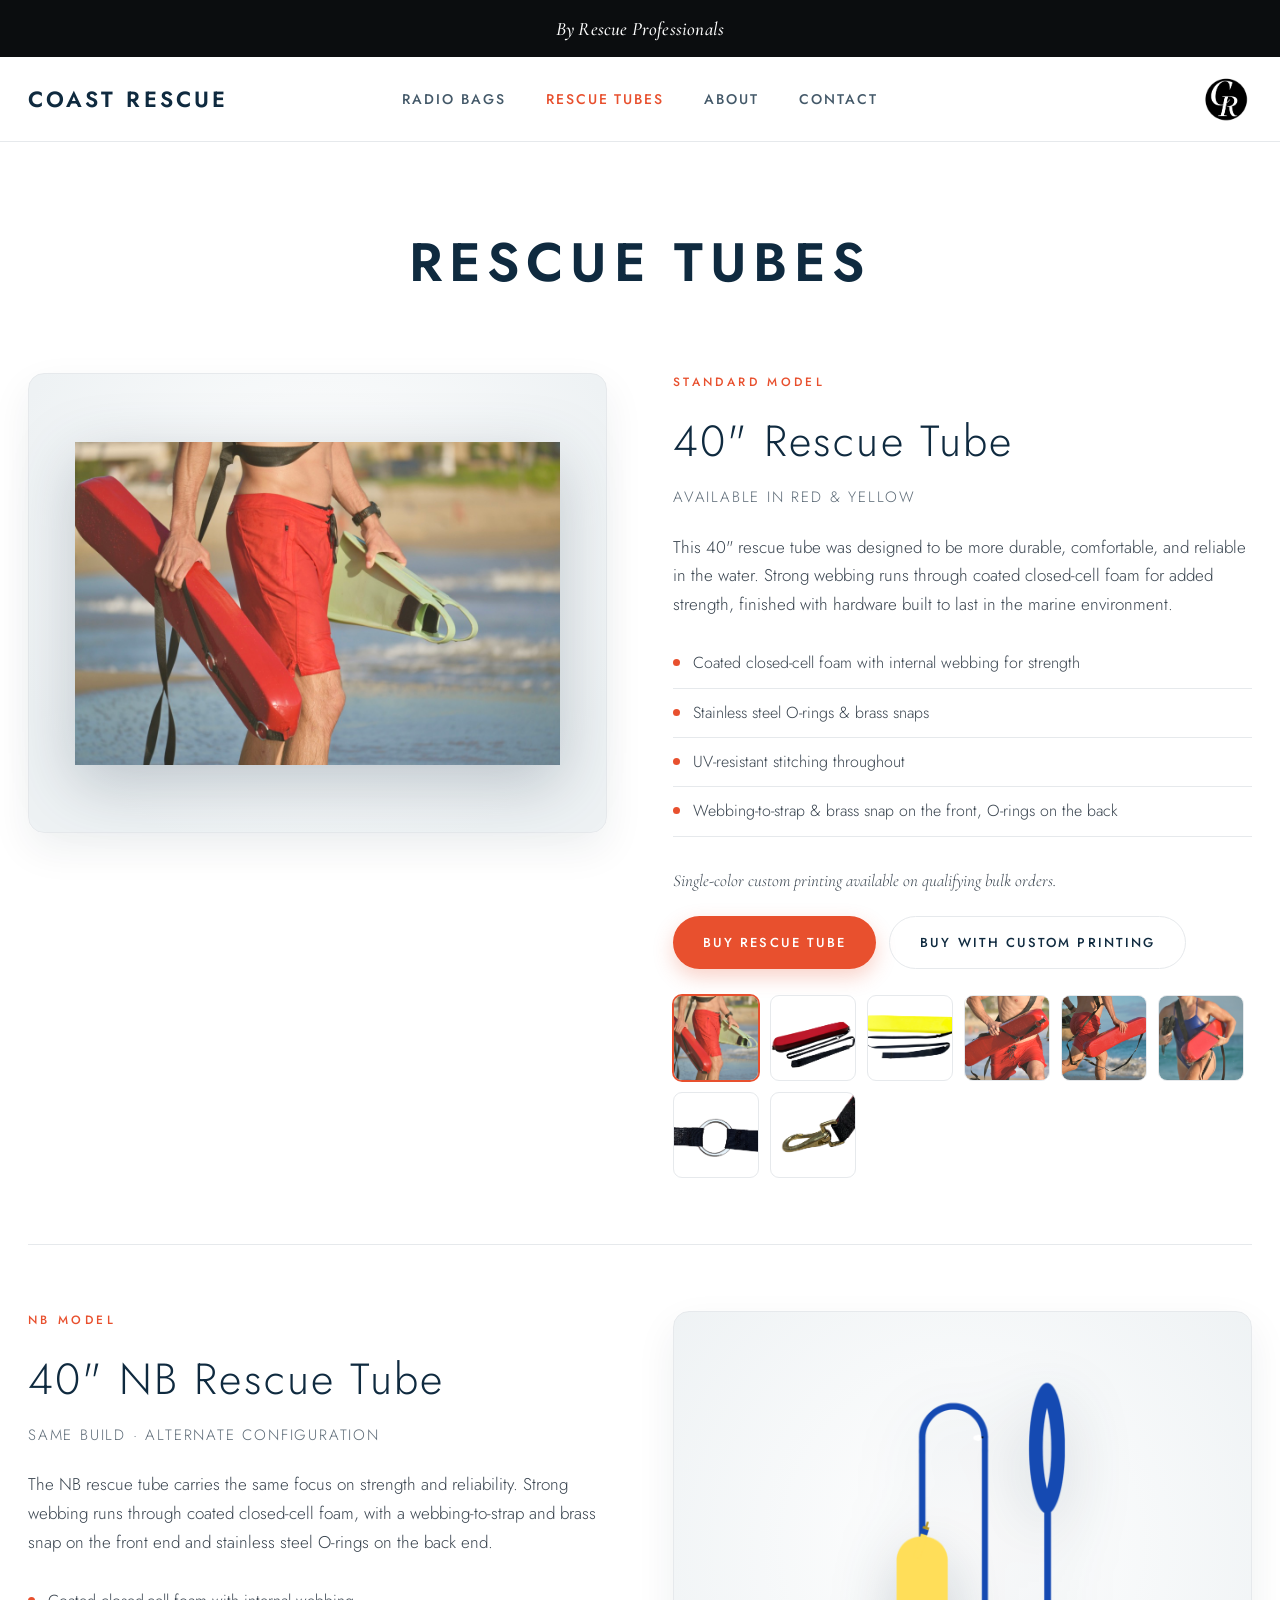
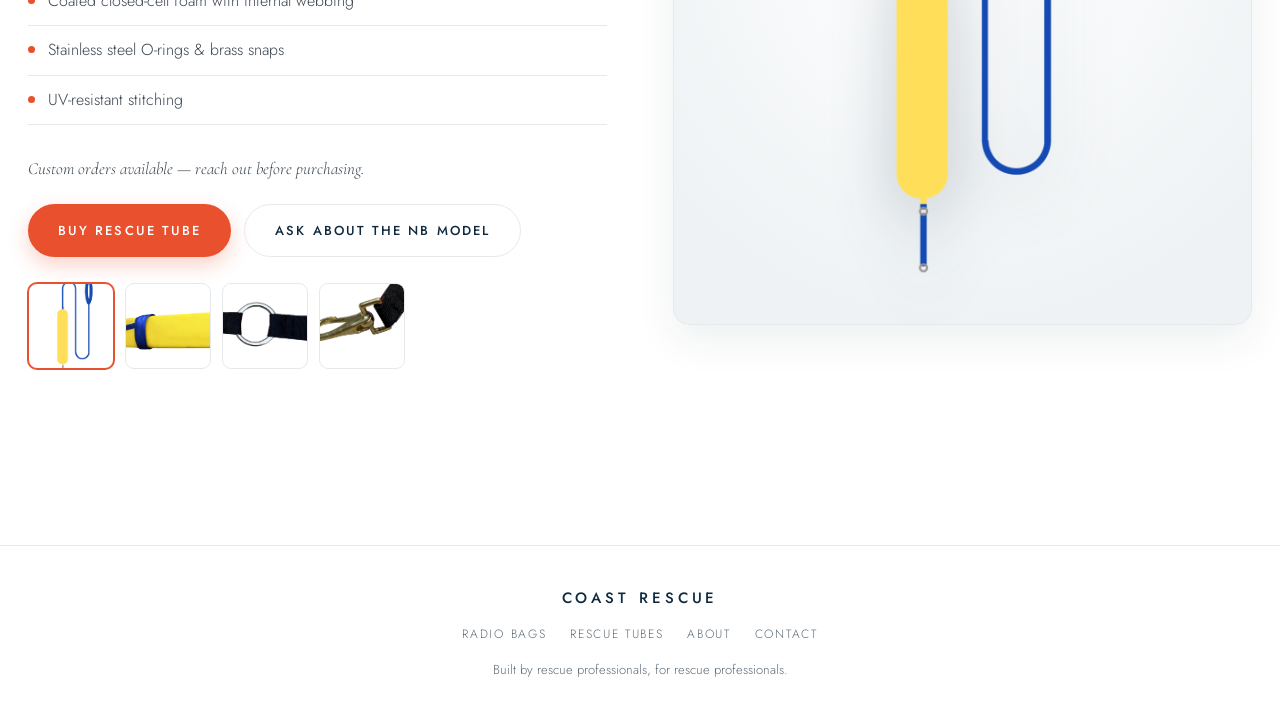
==== rescue-tubes.html @ 642a94d9 "Coast Rescue — preview build for owner review Co-Authored-By: Claude Opus 4.8 <noreply@anthropic.com" ====
<!DOCTYPE html>
<html lang="en">
<head>
<meta charset="UTF-8">
<meta name="viewport" content="width=device-width, initial-scale=1.0">
<title>Rescue Tubes — Coast Rescue</title>
<meta name="description" content="The Coast Rescue 40&quot; rescue tube — coated closed-cell foam, strong internal webbing, stainless steel O-rings and brass snaps. Custom printing available.">
<link rel="icon" href="assets/logo.png">
<link rel="preconnect" href="https://fonts.googleapis.com">
<link rel="preconnect" href="https://fonts.gstatic.com" crossorigin>
<link href="https://fonts.googleapis.com/css2?family=Jost:wght@300;400;500;600&family=Cormorant+Garamond:ital,wght@0,400;0,500;1,400;1,500&display=swap" rel="stylesheet">
<link rel="stylesheet" href="styles.css">
</head>
<body>

<div class="tagline-bar">By Rescue Professionals</div>
<header class="site-header">
  <nav class="nav">
    <a class="brand" href="index.html">Coast Rescue</a>
    <button class="nav-toggle" aria-label="Menu" onclick="document.getElementById('navlinks').classList.toggle('open')">&#9776;</button>
    <div class="nav-links" id="navlinks">
      <a href="radio-bags.html">Radio Bags</a>
      <a href="rescue-tubes.html" class="active">Rescue Tubes</a>
      <a href="about.html">About</a>
      <a href="contact.html">Contact</a>
    </div>
    <a class="brand-logo" href="index.html" aria-label="Coast Rescue home"><img src="assets/logo.png" alt="Coast Rescue logo"></a>
  </nav>
</header>

<div class="page">
  <div class="page-head">
    <h1>Rescue Tubes</h1>
  </div>

  <!-- Standard 40" Rescue Tube -->
  <section class="product">
    <div class="product-media">
      <img src="assets/tube-action-stand.jpg" alt="Lifeguard standing with the Coast Rescue rescue tube and fins">
    </div>
    <div class="product-info">
      <div class="eyebrow">Standard Model</div>
      <h2>40&quot; Rescue Tube</h2>
      <p class="sub">Available in red &amp; yellow</p>
      <p>This 40&quot; rescue tube was designed to be more durable, comfortable, and reliable in the water. Strong webbing runs through coated closed-cell foam for added strength, finished with hardware built to last in the marine environment.</p>
      <ul class="specs">
        <li>Coated closed-cell foam with internal webbing for strength</li>
        <li>Stainless steel O-rings &amp; brass snaps</li>
        <li>UV-resistant stitching throughout</li>
        <li>Webbing-to-strap &amp; brass snap on the front, O-rings on the back</li>
      </ul>
      <p class="price">Single-color custom printing available on qualifying bulk orders.</p>
      <div class="btn-row">
        <a class="btn btn-primary" href="https://checkout.square.site/merchant/MLB7DEGT270Q4/checkout/OTDZ7FIB5BKUHO5K3ZD5PHVW" target="_blank" rel="noopener">Buy Rescue Tube</a>
        <a class="btn btn-outline" href="https://checkout.square.site/merchant/MLB7DEGT270Q4/checkout/CTNRGZFGPTZOHNUNJNPZLJO4" target="_blank" rel="noopener">Buy with Custom Printing</a>
      </div>
      <div class="thumbs">
        <button class="thumb active" type="button"><img src="assets/tube-action-stand.jpg" alt="Lifeguard standing with the rescue tube and fins"></button>
        <button class="thumb" type="button"><img src="assets/tube-red.png" alt="Red 40 inch rescue tube"></button>
        <button class="thumb" type="button"><img src="assets/tube-yellow.png" alt="Yellow 40 inch rescue tube"></button>
        <button class="thumb" type="button"><img src="assets/tube-life-1.jpg" alt="Lifeguard running with rescue tube"></button>
        <button class="thumb" type="button"><img src="assets/tube-action-run.jpg" alt="Lifeguard running from the surf with the rescue tube"></button>
        <button class="thumb" type="button"><img src="assets/tube-action-woman.jpg" alt="Lifeguard carrying the rescue tube and fins"></button>
        <button class="thumb" type="button"><img src="assets/tube-oring.png" alt="Stainless steel O-ring detail"></button>
        <button class="thumb" type="button"><img src="assets/tube-clip.png" alt="Brass clip detail"></button>
      </div>
    </div>
  </section>

  <!-- NB Model -->
  <section class="product reverse">
    <div class="product-media">
      <img src="assets/tube-nb.png" alt="Coast Rescue 40 inch NB model rescue tube">
    </div>
    <div class="product-info">
      <div class="eyebrow">NB Model</div>
      <h2>40&quot; NB Rescue Tube</h2>
      <p class="sub">Same build &middot; alternate configuration</p>
      <p>The NB rescue tube carries the same focus on strength and reliability. Strong webbing runs through coated closed-cell foam, with a webbing-to-strap and brass snap on the front end and stainless steel O-rings on the back end.</p>
      <ul class="specs">
        <li>Coated closed-cell foam with internal webbing</li>
        <li>Stainless steel O-rings &amp; brass snaps</li>
        <li>UV-resistant stitching</li>
      </ul>
      <p class="price">Custom orders available — reach out before purchasing.</p>
      <div class="btn-row">
        <a class="btn btn-primary" href="https://checkout.square.site/merchant/MLB7DEGT270Q4/checkout/OTDZ7FIB5BKUHO5K3ZD5PHVW" target="_blank" rel="noopener">Buy Rescue Tube</a>
        <a class="btn btn-outline" href="contact.html">Ask about the NB model</a>
      </div>
      <div class="thumbs">
        <button class="thumb active" type="button"><img src="assets/tube-nb.png" alt="NB rescue tube"></button>
        <button class="thumb" type="button"><img src="assets/tube-nb-2.png" alt="NB rescue tube detail"></button>
        <button class="thumb" type="button"><img src="assets/tube-nb-oring.png" alt="NB stainless steel O-ring"></button>
        <button class="thumb" type="button"><img src="assets/tube-nb-clip.png" alt="NB brass clip"></button>
      </div>
    </div>
  </section>
</div>

<script src="gallery.js"></script>

<footer class="site-footer">
  <div class="fname">Coast Rescue</div>
  <div class="flinks">
    <a href="radio-bags.html">Radio Bags</a>
    <a href="rescue-tubes.html">Rescue Tubes</a>
    <a href="about.html">About</a>
    <a href="contact.html">Contact</a>
  </div>
  <div>Built by rescue professionals, for rescue professionals.</div>
</footer>

</body>
</html>
---- styles.css ----
/* ===== Coast Rescue — clean / basic ===== */
:root{
  --bg:#ffffff;
  --surface:#ffffff;
  --panel:#f4f7f9;
  --line:#e6e9ec;
  --text:#17242d;
  --muted:#5d6b77;
  --accent:#e8502e;        /* rescue red-orange */
  --accent-hover:#c73f20;
  --ink:#0f2a3f;           /* ocean navy */
  --sans:'Jost','Helvetica Neue',Arial,sans-serif;
  --serif:'Cormorant Garamond',Georgia,'Times New Roman',serif;
  --maxw:1280px;
}
*{box-sizing:border-box;}
html{scroll-behavior:smooth;}
body{margin:0;background:var(--bg);color:var(--text);
  font-family:var(--sans);font-weight:300;font-size:17px;line-height:1.65;
  -webkit-font-smoothing:antialiased;}
img{display:block;max-width:100%;}
a{color:inherit;text-decoration:none;}

/* ===== Tagline bar ===== */
.tagline-bar{
  background:#0b0d0f;color:#fff;text-align:center;
  padding:13px 16px;
  font-family:var(--serif);font-style:italic;font-weight:500;
  font-size:19px;letter-spacing:.01em;}

/* ===== Header ===== */
.site-header{position:sticky;top:0;z-index:50;
  background:rgba(255,255,255,.94);backdrop-filter:blur(10px);
  border-bottom:1px solid var(--line);}
.nav{max-width:var(--maxw);margin:0 auto;padding:16px 28px;
  display:grid;grid-template-columns:1fr auto 1fr;align-items:center;gap:20px;}
.brand{justify-self:start;color:var(--ink);
  font-family:var(--sans);font-weight:600;font-size:22px;
  letter-spacing:.14em;text-transform:uppercase;}
.nav-links{justify-self:center;display:flex;gap:40px;align-items:center;}
.nav-links a{font-weight:500;font-size:14px;letter-spacing:.14em;
  text-transform:uppercase;color:var(--ink);opacity:.78;transition:opacity .2s;white-space:nowrap;}
.nav-links a:hover,.nav-links a.active{opacity:1;color:var(--accent);}
.brand-logo{justify-self:end;display:block;line-height:0;}
.brand-logo img{height:52px;width:52px;object-fit:contain;}
.nav-toggle{display:none;background:none;border:0;color:var(--ink);cursor:pointer;padding:6px;font-size:23px;}

/* ===== Home hero (two images) ===== */
.home-hero{display:grid;grid-template-columns:1fr 1fr;gap:6px;
  height:calc(100vh - 128px);min-height:460px;max-height:860px;
  padding:6px;background:var(--bg);}
.hero-tile{position:relative;overflow:hidden;display:block;border-radius:6px;}
.hero-tile img{width:100%;height:100%;object-fit:cover;
  transition:transform .7s ease, filter .5s ease;filter:brightness(.97);}
.hero-tile:hover img{transform:scale(1.045);filter:brightness(.8);}
.hero-tile .label{position:absolute;left:0;right:0;bottom:0;
  padding:34px 34px 30px;color:#fff;
  background:linear-gradient(to top,rgba(8,18,26,.74),rgba(8,18,26,0));}
.hero-tile .label h2{margin:0;font-weight:400;font-size:clamp(24px,3vw,36px);
  letter-spacing:.12em;text-transform:uppercase;color:#fff;}
.hero-tile .label .go{display:inline-flex;align-items:center;gap:9px;margin-top:6px;
  font-family:var(--serif);font-style:italic;font-size:18px;color:rgba(255,255,255,.85);
  transition:gap .25s,color .25s;}
.hero-tile:hover .label .go{gap:16px;color:#ffb49f;}

/* ===== Page shell ===== */
.page{max-width:var(--maxw);margin:0 auto;padding:76px 28px 40px;}
.page-head{text-align:center;margin-bottom:58px;}
.page-head h1{font-weight:600;font-size:clamp(34px,5vw,54px);
  letter-spacing:.12em;text-transform:uppercase;margin:0 0 12px;color:var(--ink);}
.page-head p{color:var(--muted);font-family:var(--serif);font-style:italic;
  font-size:22px;margin:0;}

/* ===== Product block ===== */
.product{display:grid;grid-template-columns:1fr 1fr;gap:66px;align-items:start;
  padding:66px 0;border-top:1px solid var(--line);}
.product:first-of-type{border-top:0;padding-top:8px;}
.product.reverse .product-media{order:2;}
.product-media{background:radial-gradient(circle at 50% 38%,#ffffff,#eef2f4 80%);
  border:1px solid var(--line);border-radius:16px;padding:46px;min-height:460px;
  box-shadow:0 16px 40px rgba(15,42,63,.07);
  display:flex;align-items:center;justify-content:center;}
.product-media img{max-height:520px;width:auto;object-fit:contain;
  filter:drop-shadow(0 18px 32px rgba(15,42,63,.24));}
.eyebrow{color:var(--accent);font-size:12px;letter-spacing:.28em;
  text-transform:uppercase;margin-bottom:12px;font-weight:500;}
.product-info h2{font-weight:300;font-size:clamp(30px,3.4vw,44px);
  letter-spacing:.05em;margin:0 0 8px;color:var(--ink);}
.product-info .sub{color:var(--muted);margin:0 0 22px;font-size:15px;
  letter-spacing:.12em;text-transform:uppercase;}
.product-info p{color:#39444f;margin:0 0 20px;font-size:17px;line-height:1.7;}
.specs{list-style:none;padding:0;margin:0 0 30px;}
.specs li{padding:11px 0;border-bottom:1px solid var(--line);
  display:flex;gap:13px;color:#39444f;font-size:16px;}
.specs li::before{content:"";flex:0 0 7px;height:7px;margin-top:9px;background:var(--accent);border-radius:50%;}
.price{font-size:17px;color:var(--muted);margin:0 0 22px;font-family:var(--serif);font-style:italic;}

/* buttons */
.btn-row{display:flex;flex-wrap:wrap;gap:13px;}
.btn{display:inline-flex;align-items:center;gap:10px;padding:15px 30px;border-radius:999px;
  cursor:pointer;font-size:13px;letter-spacing:.16em;text-transform:uppercase;font-weight:500;
  transition:transform .15s, background .2s, border-color .2s, color .2s, box-shadow .2s;}
.btn:hover{transform:translateY(-2px);}
.btn-primary{background:var(--accent);color:#fff;box-shadow:0 8px 20px rgba(232,80,46,.26);}
.btn-primary:hover{background:var(--accent-hover);}
.btn-outline{background:transparent;color:var(--ink);border:1px solid var(--line);}
.btn-outline:hover{border-color:var(--ink);}

/* thumbnails */
.thumbs{display:flex;gap:11px;margin-top:26px;flex-wrap:wrap;}
.thumb{padding:0;margin:0;border:1px solid var(--line);background:#fff;border-radius:9px;
  cursor:pointer;overflow:hidden;line-height:0;
  transition:border-color .2s, transform .15s, box-shadow .2s;}
.thumb img{width:84px;height:84px;object-fit:cover;display:block;}
.thumb:hover{transform:translateY(-2px);box-shadow:0 8px 18px rgba(15,42,63,.12);}
.thumb.active{border-color:var(--accent);box-shadow:0 0 0 1px var(--accent);}

/* ===== About ===== */
.about-grid{display:grid;grid-template-columns:1fr 1fr;gap:54px;align-items:center;}
.about-grid img{border-radius:14px;width:100%;object-fit:cover;max-height:520px;
  box-shadow:0 16px 40px rgba(15,42,63,.12);}
.about-copy p{font-size:18px;color:#39444f;}
.about-copy .sig{font-family:var(--serif);font-style:italic;color:var(--muted);margin-top:18px;}

/* ===== Contact ===== */
.contact-wrap{max-width:720px;margin:0 auto;text-align:center;}
.contact-card{border:1px solid var(--line);border-radius:16px;
  padding:56px 28px;background:var(--panel);}
.contact-card p{color:var(--muted);margin:0 0 24px;font-size:18px;}
.contact-card a.email{font-family:var(--serif);font-size:clamp(24px,4vw,34px);
  color:var(--accent);border-bottom:1px solid transparent;transition:border-color .2s;}
.contact-card a.email:hover{border-color:var(--accent);}

/* ===== Footer ===== */
.site-footer{border-top:1px solid var(--line);margin-top:70px;background:var(--surface);
  padding:40px 28px;text-align:center;color:var(--muted);font-size:13px;}
.site-footer .fname{letter-spacing:.26em;color:var(--ink);font-size:15px;
  text-transform:uppercase;font-weight:500;}
.site-footer a{color:var(--muted);}
.site-footer a:hover{color:var(--text);}
.site-footer .flinks{margin:14px 0;display:flex;gap:24px;justify-content:center;flex-wrap:wrap;}
.site-footer .flinks a{text-transform:uppercase;letter-spacing:.14em;font-size:12px;}

/* ===== Responsive ===== */
@media(max-width:860px){
  .nav{grid-template-columns:auto 1fr auto;}
  .brand{font-size:19px;}
  .brand-logo img{height:42px;width:42px;}
  .home-hero{grid-template-columns:1fr;height:auto;max-height:none;}
  .hero-tile{height:52vh;min-height:300px;}
  .product,.about-grid{grid-template-columns:1fr;gap:28px;}
  .product.reverse .product-media{order:0;}
  .nav-links{position:absolute;top:100%;left:0;right:0;flex-direction:column;gap:0;
    background:#fff;border-bottom:1px solid var(--line);
    max-height:0;overflow:hidden;transition:max-height .3s ease;justify-self:stretch;}
  .nav-links.open{max-height:340px;}
  .nav-links a{padding:16px 28px;border-top:1px solid var(--line);width:100%;}
  .nav-toggle{display:block;justify-self:center;}
}
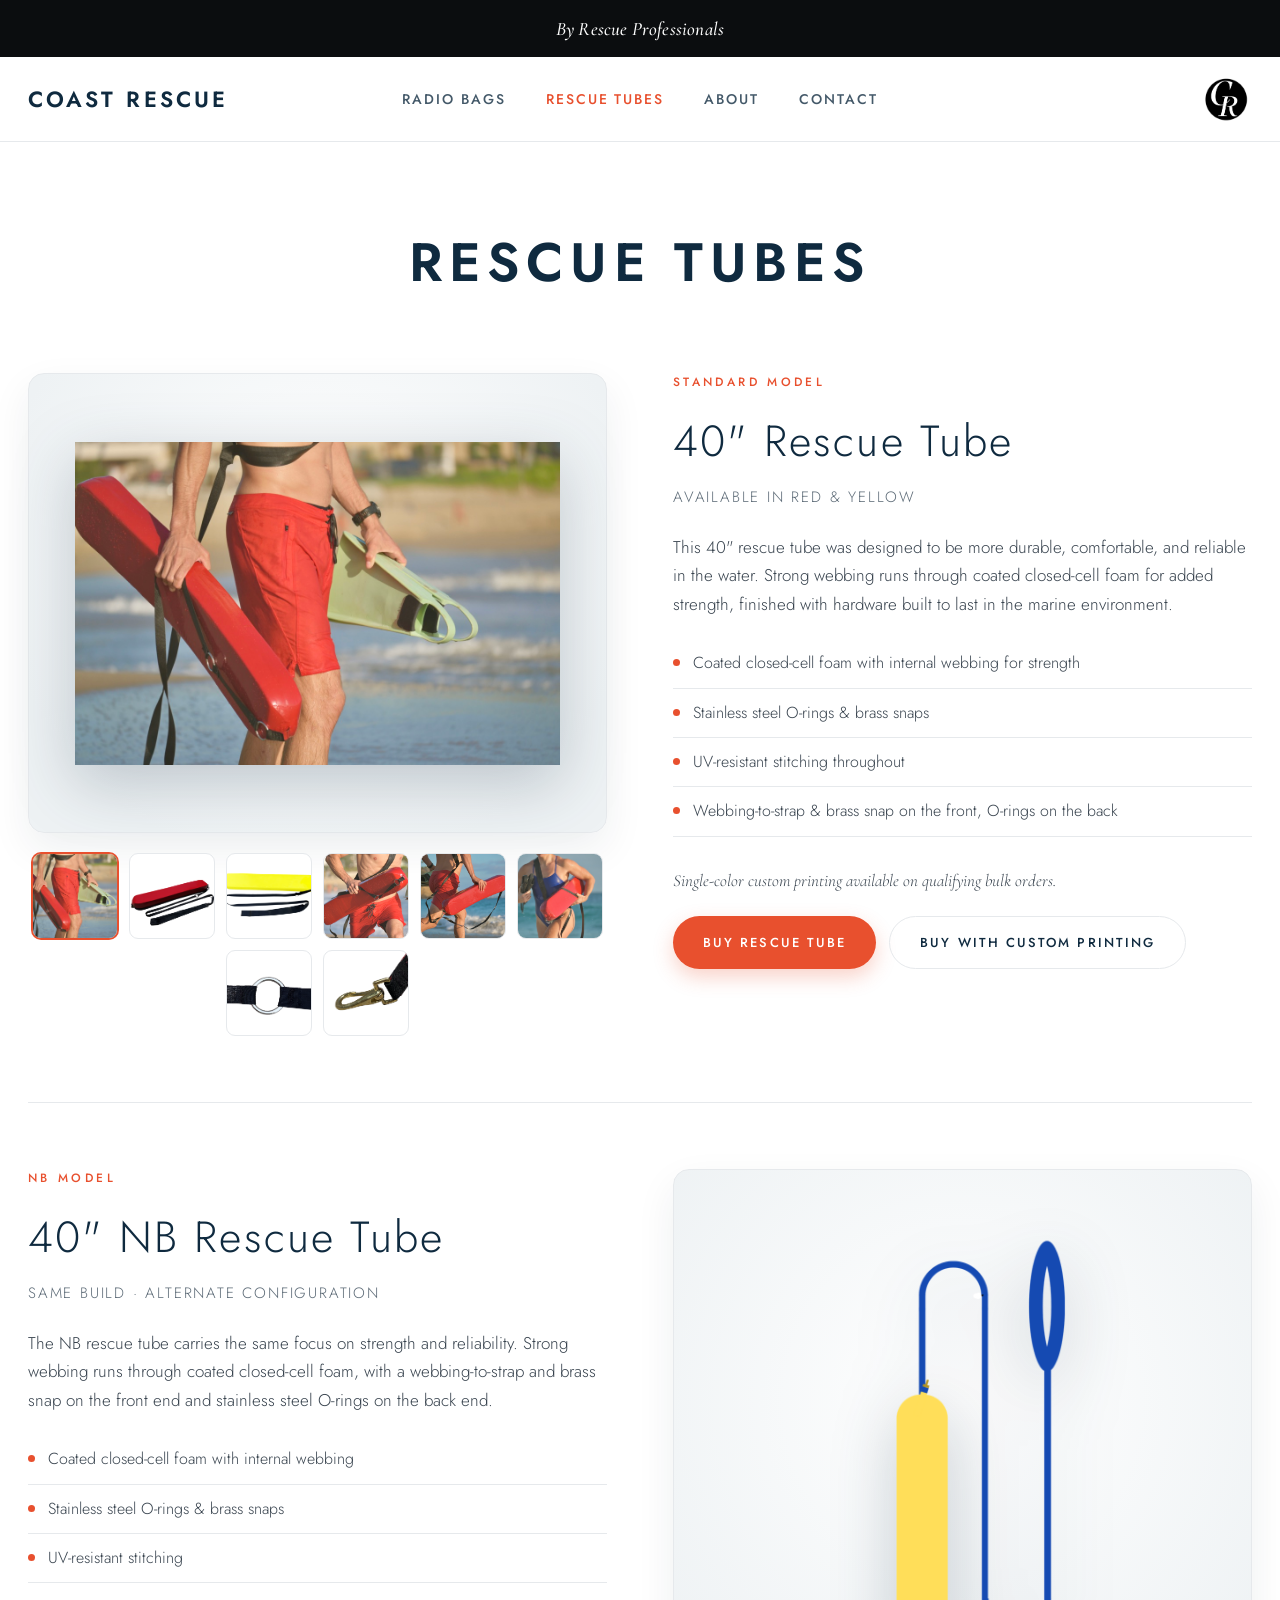
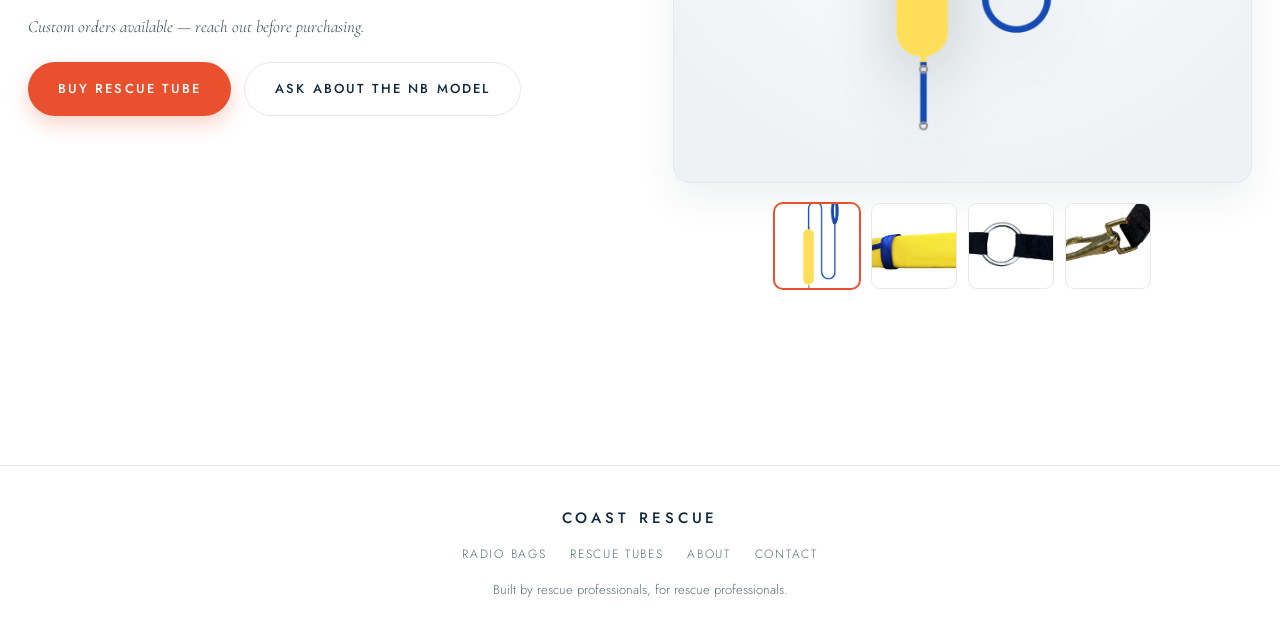
==== commit 87c09aab: "Move thumbnail selection below the main product image Co-Authored-By: Claude Opus 4.8 <noreply@anthr" ====
--- a/rescue-tubes.html
+++ b/rescue-tubes.html
@@ -35,8 +35,20 @@
 
   <!-- Standard 40" Rescue Tube -->
   <section class="product">
-    <div class="product-media">
-      <img src="assets/tube-action-stand.jpg" alt="Lifeguard standing with the Coast Rescue rescue tube and fins">
+    <div class="product-gallery">
+      <div class="product-media">
+        <img src="assets/tube-action-stand.jpg" alt="Lifeguard standing with the Coast Rescue rescue tube and fins">
+      </div>
+      <div class="thumbs">
+        <button class="thumb active" type="button"><img src="assets/tube-action-stand.jpg" alt="Lifeguard standing with the rescue tube and fins"></button>
+        <button class="thumb" type="button"><img src="assets/tube-red.png" alt="Red 40 inch rescue tube"></button>
+        <button class="thumb" type="button"><img src="assets/tube-yellow.png" alt="Yellow 40 inch rescue tube"></button>
+        <button class="thumb" type="button"><img src="assets/tube-life-1.jpg" alt="Lifeguard running with rescue tube"></button>
+        <button class="thumb" type="button"><img src="assets/tube-action-run.jpg" alt="Lifeguard running from the surf with the rescue tube"></button>
+        <button class="thumb" type="button"><img src="assets/tube-action-woman.jpg" alt="Lifeguard carrying the rescue tube and fins"></button>
+        <button class="thumb" type="button"><img src="assets/tube-oring.png" alt="Stainless steel O-ring detail"></button>
+        <button class="thumb" type="button"><img src="assets/tube-clip.png" alt="Brass clip detail"></button>
+      </div>
     </div>
     <div class="product-info">
       <div class="eyebrow">Standard Model</div>
@@ -54,23 +66,21 @@
         <a class="btn btn-primary" href="https://checkout.square.site/merchant/MLB7DEGT270Q4/checkout/OTDZ7FIB5BKUHO5K3ZD5PHVW" target="_blank" rel="noopener">Buy Rescue Tube</a>
         <a class="btn btn-outline" href="https://checkout.square.site/merchant/MLB7DEGT270Q4/checkout/CTNRGZFGPTZOHNUNJNPZLJO4" target="_blank" rel="noopener">Buy with Custom Printing</a>
       </div>
-      <div class="thumbs">
-        <button class="thumb active" type="button"><img src="assets/tube-action-stand.jpg" alt="Lifeguard standing with the rescue tube and fins"></button>
-        <button class="thumb" type="button"><img src="assets/tube-red.png" alt="Red 40 inch rescue tube"></button>
-        <button class="thumb" type="button"><img src="assets/tube-yellow.png" alt="Yellow 40 inch rescue tube"></button>
-        <button class="thumb" type="button"><img src="assets/tube-life-1.jpg" alt="Lifeguard running with rescue tube"></button>
-        <button class="thumb" type="button"><img src="assets/tube-action-run.jpg" alt="Lifeguard running from the surf with the rescue tube"></button>
-        <button class="thumb" type="button"><img src="assets/tube-action-woman.jpg" alt="Lifeguard carrying the rescue tube and fins"></button>
-        <button class="thumb" type="button"><img src="assets/tube-oring.png" alt="Stainless steel O-ring detail"></button>
-        <button class="thumb" type="button"><img src="assets/tube-clip.png" alt="Brass clip detail"></button>
-      </div>
     </div>
   </section>
 
   <!-- NB Model -->
   <section class="product reverse">
-    <div class="product-media">
-      <img src="assets/tube-nb.png" alt="Coast Rescue 40 inch NB model rescue tube">
+    <div class="product-gallery">
+      <div class="product-media">
+        <img src="assets/tube-nb.png" alt="Coast Rescue 40 inch NB model rescue tube">
+      </div>
+      <div class="thumbs">
+        <button class="thumb active" type="button"><img src="assets/tube-nb.png" alt="NB rescue tube"></button>
+        <button class="thumb" type="button"><img src="assets/tube-nb-2.png" alt="NB rescue tube detail"></button>
+        <button class="thumb" type="button"><img src="assets/tube-nb-oring.png" alt="NB stainless steel O-ring"></button>
+        <button class="thumb" type="button"><img src="assets/tube-nb-clip.png" alt="NB brass clip"></button>
+      </div>
     </div>
     <div class="product-info">
       <div class="eyebrow">NB Model</div>
@@ -86,12 +96,6 @@
       <div class="btn-row">
         <a class="btn btn-primary" href="https://checkout.square.site/merchant/MLB7DEGT270Q4/checkout/OTDZ7FIB5BKUHO5K3ZD5PHVW" target="_blank" rel="noopener">Buy Rescue Tube</a>
         <a class="btn btn-outline" href="contact.html">Ask about the NB model</a>
-      </div>
-      <div class="thumbs">
-        <button class="thumb active" type="button"><img src="assets/tube-nb.png" alt="NB rescue tube"></button>
-        <button class="thumb" type="button"><img src="assets/tube-nb-2.png" alt="NB rescue tube detail"></button>
-        <button class="thumb" type="button"><img src="assets/tube-nb-oring.png" alt="NB stainless steel O-ring"></button>
-        <button class="thumb" type="button"><img src="assets/tube-nb-clip.png" alt="NB brass clip"></button>
       </div>
     </div>
   </section>
--- a/styles.css
+++ b/styles.css
@@ -75,7 +75,9 @@
 .product{display:grid;grid-template-columns:1fr 1fr;gap:66px;align-items:start;
   padding:66px 0;border-top:1px solid var(--line);}
 .product:first-of-type{border-top:0;padding-top:8px;}
-.product.reverse .product-media{order:2;}
+.product.reverse .product-gallery{order:2;}
+.product-gallery{display:flex;flex-direction:column;}
+.product-gallery .thumbs{justify-content:center;margin-top:20px;}
 .product-media{background:radial-gradient(circle at 50% 38%,#ffffff,#eef2f4 80%);
   border:1px solid var(--line);border-radius:16px;padding:46px;min-height:460px;
   box-shadow:0 16px 40px rgba(15,42,63,.07);
@@ -149,7 +151,7 @@
   .home-hero{grid-template-columns:1fr;height:auto;max-height:none;}
   .hero-tile{height:52vh;min-height:300px;}
   .product,.about-grid{grid-template-columns:1fr;gap:28px;}
-  .product.reverse .product-media{order:0;}
+  .product.reverse .product-gallery{order:0;}
   .nav-links{position:absolute;top:100%;left:0;right:0;flex-direction:column;gap:0;
     background:#fff;border-bottom:1px solid var(--line);
     max-height:0;overflow:hidden;transition:max-height .3s ease;justify-self:stretch;}
